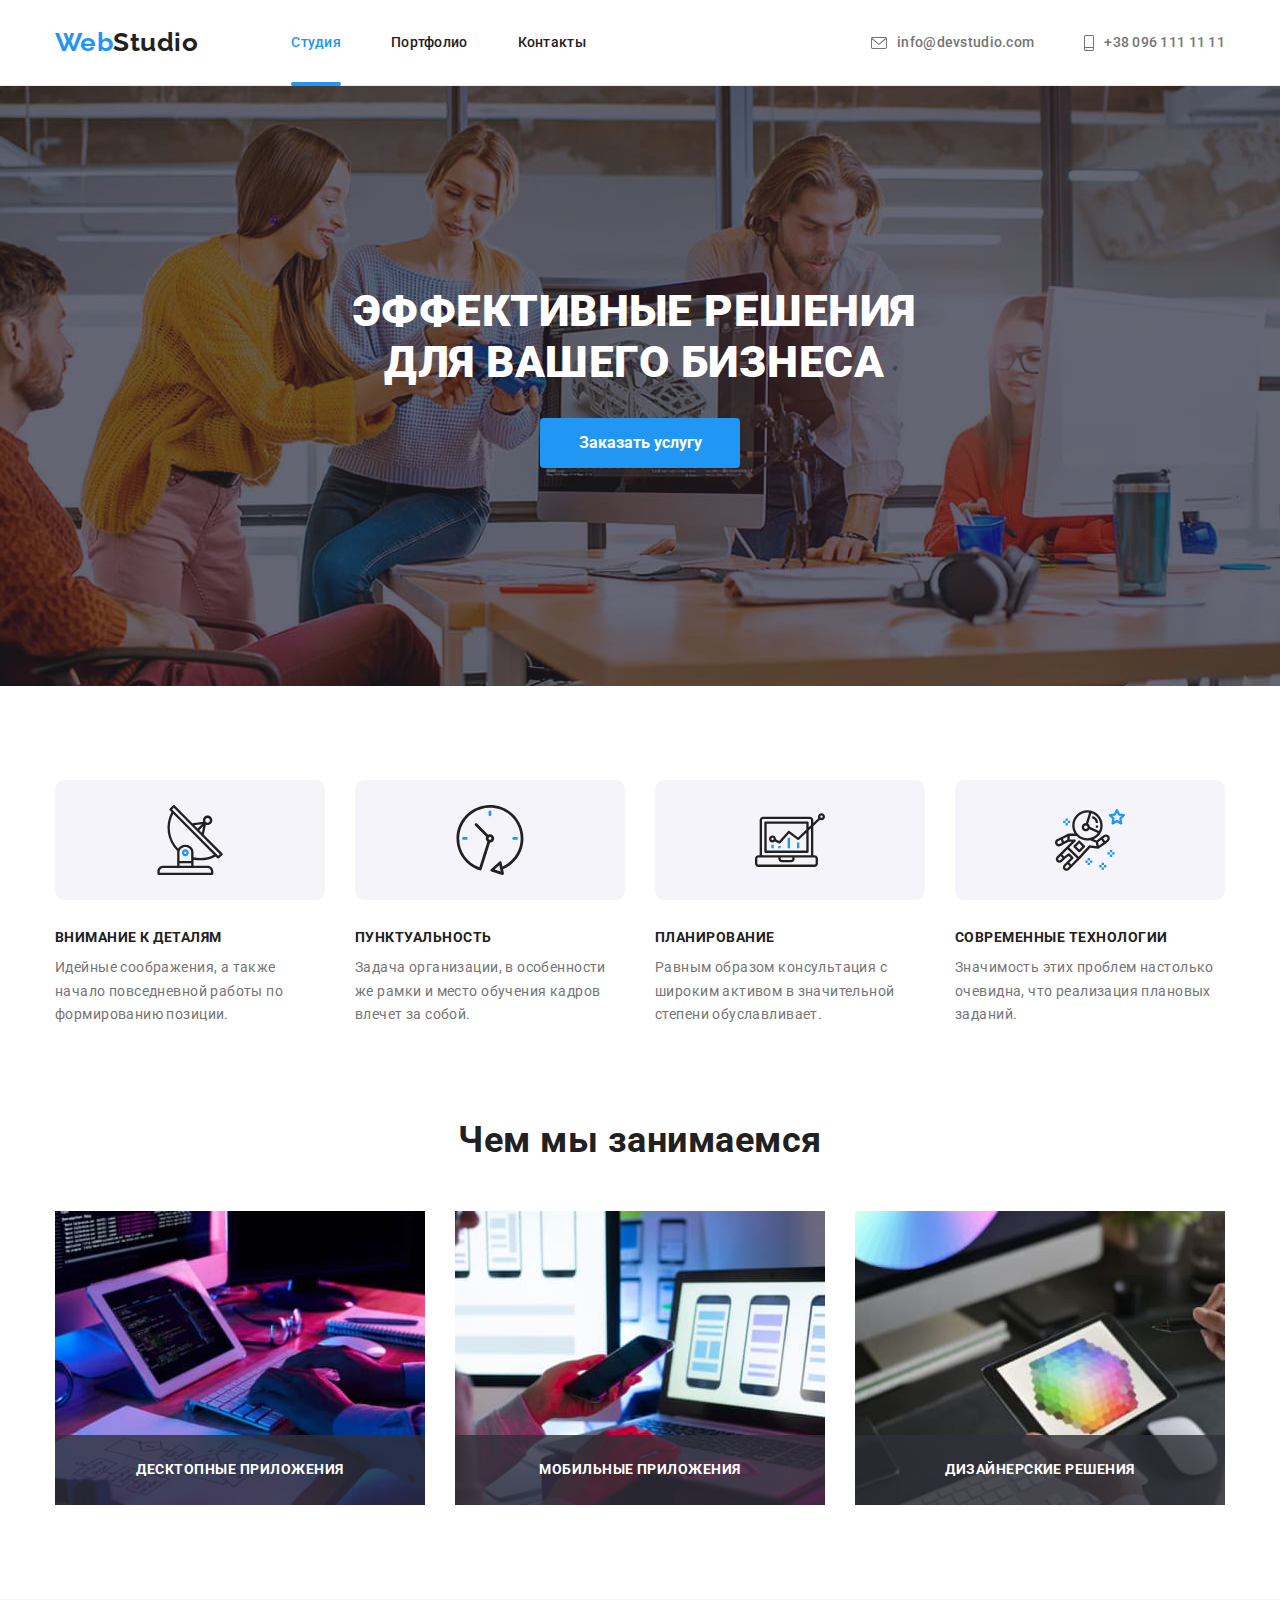
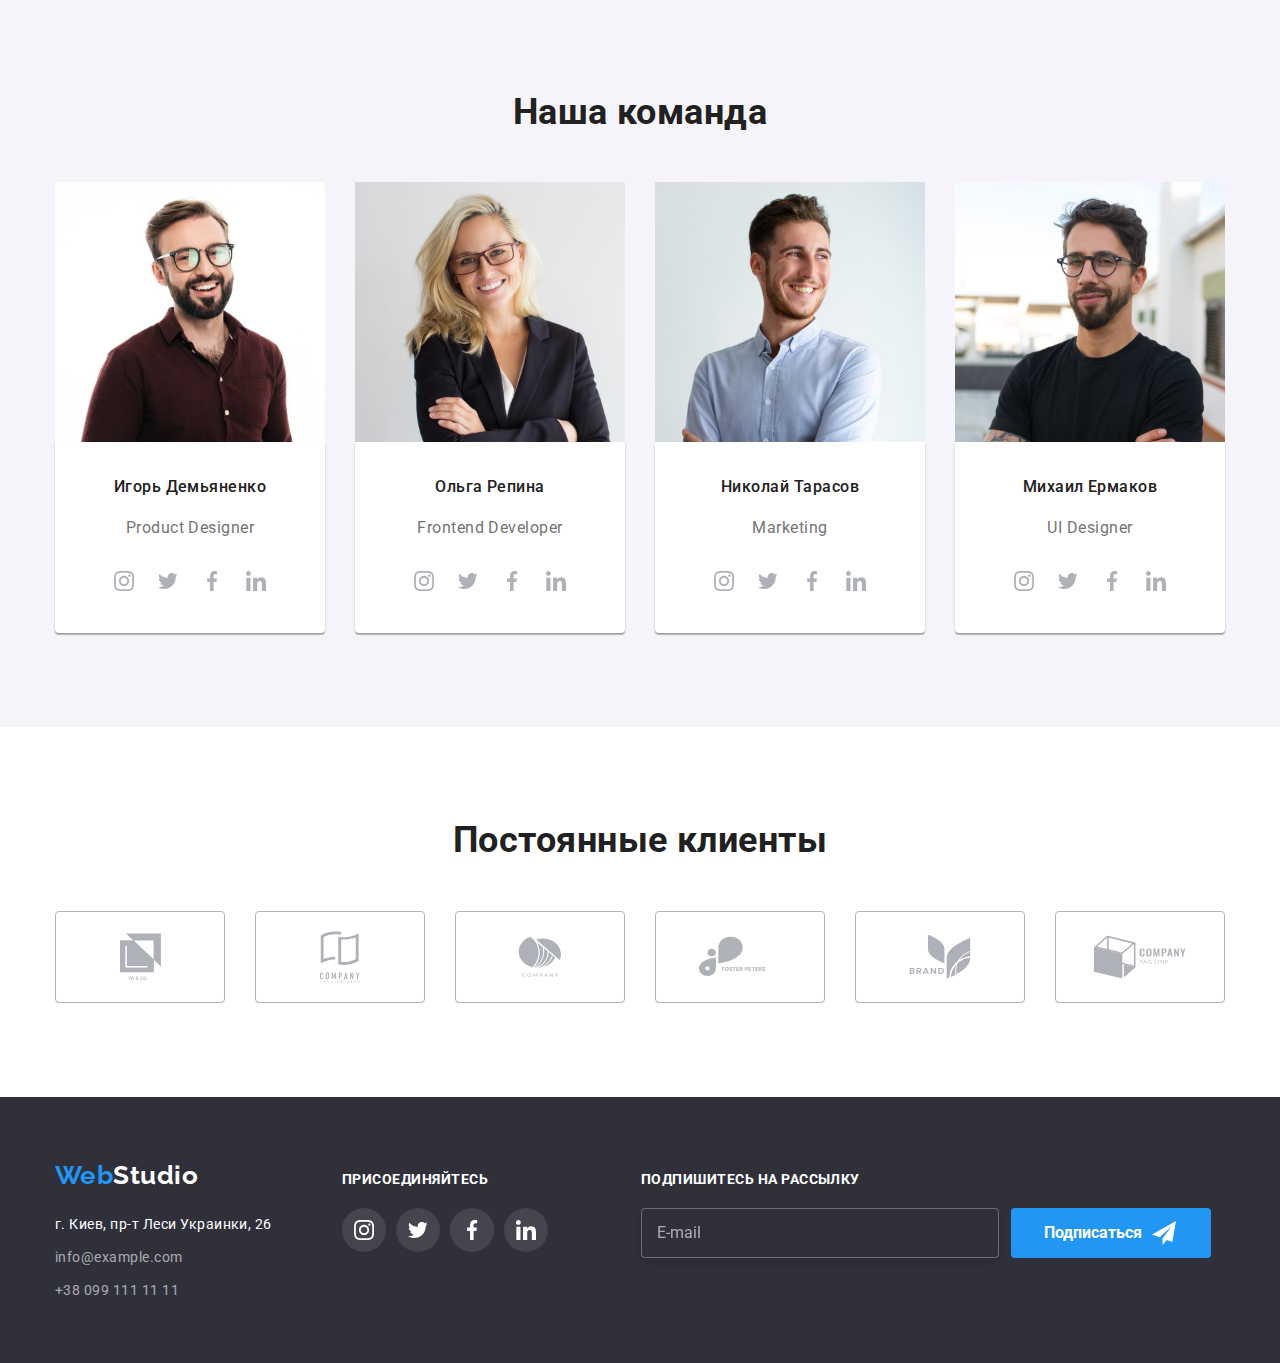
==== index.html @ 371d1c8d "form" ====
<!DOCTYPE html>
<html lang="ru">
  <head>
    <meta charset="UTF-8" />
    <meta http-equiv="X-UA-Compatible" content="IE=edge" />
    <meta name="viewport" content="width=device-width, initial-scale=1.0" />
    <title>Web Studio</title>
    <link rel="preconnect" href="https://fonts.gstatic.com" />
    <link
      href="https://fonts.googleapis.com/css2?family=Raleway:wght@700&family=Roboto:wght@400;500;700;900&display=swap"
      rel="stylesheet"
    />
    <link rel="stylesheet" href="https://cdnjs.cloudflare.com/ajax/libs/modern-normalize/1.0.0/modern-normalize.min.css">
    <link rel="stylesheet" href="./css/styles.css" />
  </head>
  <body>
    <header>
      <div class="nav-container container">
      <nav  >
        <ul class="nav-list">
          <li class="item">
            <a href="./index.html" class="logo">Web<span class="part-header">Studio</span></a>
          </li>
          <li class="item">
            <a href="./index.html" class="nav-link-current">Студия</a>
          </li>
          <li class="item">
            <a href="./portfolio.html" class="nav-link">Портфолио</a>
          </li>
          <li class="item">
            <a href="#" class="nav-link">Контакты</a>
          </li>
          </ul>
        </nav>
      <ul class="contact-list">
        <li class="item">
    
        <a href="mailto:info@devstudio.com" class="contact-link">
          <svg class="icon-envelope" width="16px" height="12px">
          <use href="./images/icons.svg#icon-envelope"></use>
          </svg> info@devstudio.com</a>
        </li>
        <li class="item">
        <a href="tel:+380961111111" class="contact-link">
          <svg class="icon-smartphone" width="10px" height="16px">
          <use href="./images/icons.svg#icon-smartphone"></use>
          </svg> +38 096 111 11 11</a>
        </li>
      </ul>
      </div>
    </header>
    <main>
      <!-- Эффективные решения для вашего бизнеса -->
      <section class=" hero-section section">
        <div class="hero-container container">
          
          <h1 class="hero-text">Эффективные решения 
для вашего бизнеса </h1>
        <div class= "hero-box-button"> 
        <button type="button" class="button-hero" data-modal-open>Заказать услугу</button>
        </div>
        </div>
      </section>
      <!-- Перечень решений -->
      <section class="section">
         <div class="container">
        <ul class="solutions-list">
          <li class="item">
            <div class="solutions-box">
            <svg class="icon">
          <use href="./images/icons.svg#icon-antenna"></use>
          </svg>
          </div>
            <h3 class="solutions-title">Внимание к деталям</h3>
            <p class="solutions-text">
              Идейные соображения, а также начало повседневной работы по
              формированию позиции.
            </p>
          </li>
          <li class="item">
            <div class="solutions-box">
           <svg class="icon">
          <use href="./images/icons.svg#icon-clock"></use>
          </svg> 
          </div>
            <h3 class="solutions-title">Пунктуальность</h3>
            <p class="solutions-text">
              Задача организации, в особенности же рамки и место обучения кадров
              влечет за собой.
            </p>
          </li>
          <li class="item">
            <div class="solutions-box">
            <svg class="icon">
          <use href="./images/icons.svg#icon-diagram"></use>
          </svg>
          </div> 
            <h3 class="solutions-title">Планирование</h3>
            <p class="solutions-text">
              Равным образом консультация с широким активом в значительной
              степени обуславливает.
            </p>
          </li>
          <li class="item">
            <div class="solutions-box">
            <svg class="icon">
          <use href="./images/icons.svg#icon-spaceman"></use>
          </svg>
          </div>
            <h3 class="solutions-title">Современные технологии</h3>
            <p class="solutions-text">
              Значимость этих проблем настолько очевидна, что реализация
              плановых заданий.
            </p>
          </li>
        </ul>
        </div>
      </section >
      <!-- Чем мы занимаемся -->
      <section class="engage-section section">
        <div class="container">
        <h2 class="subtitle">Чем мы занимаемся</h2>
        <ul class="images-list">
          <li class="item">
            <img class="img-engage" src="./images/computer.jpg" alt="компьютер" width="370" />
            <p class="images-text">Десктопные приложения</p>
          </li>
          <li class="item">
            <img class="img-engage" src="./images/phone.jpg" alt="телефон" width="370" />
            <p class="images-text">Мобильные приложения</p>
          </li>
          <li class="item">
            <img class="img-engage" src="./images/tablet.jpg" alt="планшет" width="370" />
            <p class="images-text">Дизайнерские решения</p>
          </li>
        </ul>
        </div>
      </section>
      
      <!-- Наша команда -->
      <section class="team-section section">
         <div class=" our-team-container container">
        <h2 class="subtitle">Наша команда</h2>
        <ul class="team-list">
          <li class="item">
            <img
              src="./images/photo1.jpg"
              alt="Игорь-дизайнер продуктов"
              width="270"
            />
            <div class="card">
            <h3 class="our-team">Игорь Демьяненко</h3>
            <p class="team-profession">Product Designer</p>
            <ul class="social-list">
          <li>
          <a href="" class="social-link"><svg class="social-icon" width="20" height="20">
          <use href="./images/icons.svg#icon-instagram"></use>
          </svg>
          </a>
          </li>
          <li>
          <a href="" class="social-link"><svg class="social-icon" width="20" height="20">
          <use href="./images/icons.svg#icon-twitter"></use>
          </svg>
          </a>
          </li>
          <li>
          <a href="" class="social-link"><svg class="social-icon" width="20" height="20">
          <use href="./images/icons.svg#icon-facebook"></use>
          </svg>
          </a>
          </li>
          <li>
          <a href="" class="social-link"><svg class="social-icon" width="20" height="20">
          <use href="./images/icons.svg#icon-linkedin"></use>
          </svg>
          </a>
          </li>
            </ul>
            </div>
          </li>
          <li class="item">
            <img
              src="./images/photo2.jpg"
              alt="Ольга-фронтенд разработчик"
              width="270"
            />
            <div class="card">
            <h3 class="our-team">Ольга Репина</h3>
            <p class="team-profession">Frontend Developer</p>
            <ul class="social-list">
          <li>
          <a href="" class="social-link"><svg class="social-icon" width="20" height="20">
          <use href="./images/icons.svg#icon-instagram"></use>
          </svg>
          </a>
          </li>
          <li>
          <a href="" class="social-link"><svg class="social-icon" width="20" height="20">
          <use href="./images/icons.svg#icon-twitter"></use>
          </svg>
          </a>
          </li>
          <li>
          <a href="" class="social-link"><svg class="social-icon" width="20" height="20">
          <use href="./images/icons.svg#icon-facebook"></use>
          </svg>
          </a>
          </li>
          <li>
          <a href="" class="social-link"><svg class="social-icon" width="20" height="20">
          <use href="./images/icons.svg#icon-linkedin"></use>
          </svg>
          </a>
          </li>
            </ul>
            </div>
          </li>
          <li class="item">
            <img
              src="./images/photo3.jpg"
              alt="Николай-отдел маркетинга"
              width="270"
            />
            <div class="card">
            <h3 class="our-team">Николай Тарасов</h3>
            <p class="team-profession">Marketing</p>
            <ul class="social-list">
          <li>
          <a href="" class="social-link"><svg class="social-icon" width="20" height="20">
          <use href="./images/icons.svg#icon-instagram"></use>
          </svg>
          </a>
          </li>
          <li>
          <a href="" class="social-link"><svg class="social-icon" width="20" height="20">
          <use href="./images/icons.svg#icon-twitter"></use>
          </svg>
          </a>
          </li>
          <li>
          <a href="" class="social-link"><svg class="social-icon" width="20" height="20">
          <use href="./images/icons.svg#icon-facebook"></use>
          </svg>
          </a>
          </li>
          <li>
          <a href="" class="social-link"><svg class="social-icon" width="20" height="20">
          <use href="./images/icons.svg#icon-linkedin"></use>
          </svg>
          </a>
          </li>
            </ul>
            </div>
          </li>
          <li class="item">
            <img
              src="./images/photo4.jpg"
              alt="Михаил-дизайнер интерфейсов"
              width="270"
            />
            <div class="card">
            <h3 class="our-team">Михаил Ермаков</h3>
            <p class="team-profession">UI Designer</p>
            <ul class="social-list">
          <li>
          <a href="" class="social-link"><svg class="social-icon" width="20" height="20">
          <use href="./images/icons.svg#icon-instagram"></use>
          </svg>
          </a>
          </li>
          <li>
          <a href="" class="social-link"><svg class="social-icon" width="20" height="20">
          <use href="./images/icons.svg#icon-twitter"></use>
          </svg>
          </a>
          </li>
          <li>
          <a href="" class="social-link"><svg class="social-icon" width="20" height="20">
          <use href="./images/icons.svg#icon-facebook"></use>
          </svg>
          </a>
          </li>
          <li>
          <a href="" class="social-link"><svg class="social-icon" width="20" height="20">
          <use href="./images/icons.svg#icon-linkedin"></use>
          </svg>
          </a>
          </li>
            </ul>
            </div>
          </li>
        </ul>
        </div>
      </section>
      <section class="section">
        <div class="container">
          
         <h2 class="subtitle">Постоянные клиенты</h2> 
         <ul class="client-list">
           <li>
          <a href="" class="client-link">
          <svg class="icon" width="41" height="46,7">
          <use href="./images/icons.svg#icon-union"></use>
          </svg>
             </a>
           </li>
           <li>
          <a href="" class="client-link">
          <svg class="icon" width="40" height="52">
          <use href="./images/icons.svg#icon-company"></use>
          </svg>
             </a>
           </li>
           <li>
          <a href="" class="client-link">
          <svg class="icon" width="43.46" height="41.18">
          <use href="./images/icons.svg#icon-object"></use>
          </svg>
             </a>
           </li>
           <li>
          <a href="" class="client-link">
          <svg class="icon" width="84.44" height="40.62">
          <use href="./images/icons.svg#icon-fosters"></use>
          </svg>
             </a>
           </li>
           <li>
          <a href="" class="client-link">
          <svg class="icon" width="62.54" height="45.43">
          <use href="./images/icons.svg#icon-brand"></use>
          </svg>
             </a>
           </li>
           <li>
          <a href="" class="client-link">
          <svg class="icon" width="93.79" height="43.93">
          <use href="./images/icons.svg#icon-tagline"></use>
          </svg>
             </a>
           </li>
         </ul>
        </div>
       
      </section>
      
    </main>
    <footer class="footer">
       <div class="container footer-container">
      <div class="footer-box">
     <a href="./index.html" class="logo">Web<span class="part-footer">Studio</span></a>

      <address>
         <p class="address-text"> г. Киев, пр-т Леси Украинки, 26 </p>
         <ul class="address-list">
           <li class="item">
            <a href="mailto:info@example.com" class="address-link">info@example.com</a>
          </li>
          <li class="item">
            <a href="tel:++380991111111" class="address-link">+38 099 111 11 11</a>
          </li>
        </ul>
      </address>
      </div>
      <div class="social-box">
        <p class="text-footer">Присоединяйтесь</p>
        <ul class="social-list">
          <li>
          <a href="" class="social-link"><svg class="social-icon" width="20" height="20">
          <use href="./images/icons.svg#icon-instagram"></use>
          </svg>
          </a>
          </li>
          <li>
          <a href="" class="social-link"><svg class="social-icon" width="20" height="20">
          <use href="./images/icons.svg#icon-twitter"></use>
          </svg>
          </a>
          </li>
          <li>
          <a href="" class="social-link"><svg class="social-icon" width="20" height="20">
          <use href="./images/icons.svg#icon-facebook"></use>
          </svg>
          </a>
          </li>
          <li>
          <a href="" class="social-link"><svg class="social-icon" width="20" height="20">
          <use href="./images/icons.svg#icon-linkedin"></use>
          </svg>
          </a>
          </li>
            </ul>
      </div>
      <form action="" class="form-sign">
      <p class="text-footer"> Подпишитесь на рассылку</p>
      <div class="form-box">
      <input type="email" class="input-email" placeholder="E-mail" id="user_email" required />
      <button type="submit" class="button-hero">
       Подписаться 
      <svg class="icon-send"  width="24" height="24">
      <use href="./images/icons.svg#icon-icon-send-3"></use>
  </svg>
</button>
</div>



      </form>
      </div>
    </footer>
    <div class="backdrop is-hidden" data-modal>
      <div class="modal ">
        <button  class="backdrop-button" data-modal-close> 
        <svg class="icon-button" width="18" height="18">
         <use href="./images/icons.svg#icon-close-black-18dp-2-1"></use> 
        </svg>
        </button>
        <form class="form-modal">
          <p class="modal-text">Оставьте свои данные, мы вам перезвоним</p>
          <label class="label-modal">
    <span class="label-span"> Имя</span>
    <div class="form-box">
    <svg class="icon-label" width="18" height="18">
         <use href="./images/icons.svg#icon-person-black-18dp-1"></use> 
        </svg>
    <input type="text" name="user-name" class="input-modal" />
   </div>
  </label>
   <label class="label-modal">
     <span class="label-span">Телефон</span>
     <div class="form-box">
     <svg class="icon-label" width="18" height="18">
         <use href="./images/icons.svg#icon-phone-black-18dp-1"></use> 
        </svg>
    <input type="tel" name="user-telephone" class="input-modal" />
  </div>
  </label>
  <label class="label-modal">
    <span class="label-span">Почта</span>
    <div class="form-box">
    <svg class="icon-label" width="18" height="18">
         <use href="./images/icons.svg#icon-email-black-18dp-1"></use> 
        </svg>
    <input type="email" name="user-email" class="input-modal" />
  </div>
  </label>
  <label class="label-modal">
     <span class="label-span">Комментарий</span>
    <textarea name="comment" class="textarea-modal" placeholder="Введите текст"></textarea>
    </label>
    <label class="label-modal label-text">
    <input type="checkbox" name="license" value="agree" class="checkbox visually-hidden" />
      <span class="span-icon"></span>
    Соглашаюсь с рассылкой и принимаю <a href="" class="conditions-link"> Условия договора</a>
  </label>
  <div class="hero-box-button">
  <button type="submit" class="button-hero">Отправить</button>
  </div>
      </form>
      </div>
    </div>
    <script src="./Js/modal.js"></script>
  </body>
</html>
---- css/styles.css ----
:root {
  --main-color: #212121;
  --secondary-color: #757575;
  --accent-color: #2196F3;
  --hero-color: #FFFFFF;
  --address-color:rgba(255, 255, 255, 0.6);
  --black-color:#2F303A;  
  --gray-color: #F5F4FA;
  --portfolio-border: #EEEEEE;
  --box-shadow: 0px 1px 3px rgba(0, 0, 0, 0.12), 0px 1px 1px rgba(0, 0, 0, 0.14), 0px 2px 1px rgba(0, 0, 0, 0.2);
  --border-header: #ECECEC;
  --icon-color:#AFB1B8;
  --linear-gradient:rgba(47, 48, 58, 0.4);
  --box-shadow-portfolio: 0px 1px 1px rgba(0, 0, 0, 0.12), 0px 4px 4px rgba(0, 0, 0, 0.06), 1px 4px 6px rgba(0, 0, 0, 0.16);
  --icon-back-footer: rgba(255, 255, 255, 0.1);
  --duration: 250ms;
  --cubic-bezier: cubic-bezier(0.4, 0, 0.2, 1);
  --back-img-text: rgba(47, 48, 58, 0.8);
  --back-overlay: rgba(33, 150, 243, 0.9);
  --color-close-button: rgba(0, 0, 0, 0,1);
  --color-border-input: rgba(255, 255, 255, 0.3);
  --drop-shadow-input: drop-shadow(0px 4px 4px rgba(0, 0, 0, 0.15));
  --border-modal-input: rgba(33, 33, 33, 0.2);
  --placeholder: rgba(117, 117, 117, 0.5);
  --box-shadow-submit: box-shadow 0px 4px 4px rgba(0, 0, 0, 0.15);
}

body {
  color: var(--main-color);
  font-family: Roboto, sans-serif;
  letter-spacing: 0.03em;
}

img {
  display: block;
}

ul {
  list-style: none;
}

h1,h2,h3,p,ul {
  margin: 0px;
  padding: 0px;
}
button {
display: inline-block;
border: 1px solid transparent;
text-align: center;
font-family: inherit;
font-weight: 500;
font-size: 16px;
line-height: 1.6;
cursor: pointer;
border-radius: 4px;
padding: 6px 22px;
}
header {
border-bottom-width: 1px;
 border-bottom-style: solid;
 border-bottom-color: var(--border-header);
}
address {
font-style: inherit;
font-size: 14px;
line-height: 1.7;
margin-top: 20px;
}



.container {
  width: 1200px;
  padding: 0px 15px;
  margin: 0 auto;
  
}

.section {
  padding-top: 94px;
  padding-bottom: 94px;
  
}
.engage-section {
  padding-top: 0px;
}
.team-section {
  background-color: var(--gray-color);
}
.footer {
  background-color: var(--black-color);
  padding: 60px 0;
}




 /* header*/



.nav-container {
  display: flex; 
 align-items: center;

}
.nav-list {
  display: flex;
  align-items: center;
  
}

.nav-list .item:not(:last-child) {
  margin-right: 50px;
}

.nav-list .item:first-child {
  margin-right: 93px;
}


.contact-list .item:not(:last-child) {
  margin-right: 50px;
}

.contact-link,
 .nav-link,
 .nav-link-current {
display: block;
font-weight: 500;
font-size: 14px;
line-height: 1.1;
letter-spacing: 0.02em;
text-decoration: none;
color: var(--main-color);
padding-top: 32px;
padding-bottom: 32px;
transition: color var(--duration) var(--cubic-bezier);
 }

 .icon-envelope,
 .icon-smartphone 
  {
  margin-right: 10px;
  fill: currentColor;
 }

 .contact-list  {
  display: flex;
  margin-left: auto;
  align-items:center;
}

 .nav-link:focus,
 .nav-link:hover,
 .nav-link-current
 {
   color: var(--accent-color);
 }
 .nav-link-current {
   display: inline-flex;
   align-items: center;
  position: relative;
 }
 .nav-link-current::after{
   content: "";
   width: 100%;
   height: 4px;
  background: var(--accent-color);
  border-radius: 2px;
  position: absolute;
  bottom: -5%;
 }

.nav-list .logo {
  padding-top: 24px;
  padding-bottom: 25px;
}

.logo {
  display: block;
  font-family: "Raleway"; 
  font-weight: 700;
  font-size: 26px;
  line-height: 1.4;
  color: var(--accent-color);
  text-decoration: none;
  
}

.part-header {
 color: var(--main-color);
}
  
.part-footer {
  color: var(--hero-color);
}

.contact-link {
font-weight: 500;
font-size: 14px;
line-height: 1.1;
letter-spacing: 0.02em;
color: var(--secondary-color);
text-decoration: none;
display: flex;
align-items: center;
}

.contact-link:hover,
.contact-link:focus {
  color: var(--accent-color);
}

/* header section*/

/* main index.html*/
.hero-section {
  max-width: 1600px;
  height: 600px;
  margin-left: auto;
  margin-right: auto;
  background: var(--secondary-color);
  background-image: linear-gradient(
    to right,
    var(--linear-gradient),
    var(--linear-gradient)
  ),
  url("../images/hero.jpg");
  background-repeat: no-repeat;
  background-position:center ;
  background-size: cover;
  padding: 200px 0;
}


.hero-text {
font-style: normal;
font-weight: 900;
font-size: 44px;
color: var(--hero-color);
text-transform: uppercase;
margin-bottom: 30px;
text-align: center;
white-space: pre-wrap
}


.hero-box-button {
  text-align: center;
}

.button-hero {
font-weight: bold;
font-size: 16px;
line-height: 1.8;
color: var(--hero-color);
min-width: 200px;
padding: 10px 32px;
background-color: var(--accent-color);
}

.solutions-box {
  width: 270px;
  height: 120px;
  border-radius: 10px;
  background-color: var(--gray-color);
  display: flex;
  margin-bottom: 30px;
}



.solutions-list {
  display: flex;
}

.solutions-list .item:not(:last-child) {
  margin-right: 30px;
}

.solutions-title {
font-weight: bold;
font-size: 14px;
line-height: 1.1;
text-transform: uppercase;
margin-bottom: 10px;
}

.solutions-text {
font-size: 14px;
line-height: 1.7;
color: var(--secondary-color);
letter-spacing: 0.03em;
}


/*section with images */

.images-list {
  display: flex;
}
.images-list .item:not(:last-child) {
  margin-right: 30px;
}
.images-list .item {
  position: relative;
}

.images-text {
position: absolute;
right: 0%;
bottom: 0%;
width: 100%;
display: flex;
justify-content: center;
align-items: center;
padding: 27px;
font-weight: bold;
font-size: 14px;
line-height: 1.14;
text-transform: uppercase;
color: var(--hero-color);
background: var(--back-img-text);
}





.subtitle {
font-weight: bold;
font-size: 36px;
line-height: 1.1;
margin-bottom: 50px;
text-align: center;
}

/*section our-team */

.team-list {
  display: flex;
  
}

.team-list .item:not(:last-child) {
  margin-right: 30px;
  }

  
.social-list {
  display: flex;
  justify-content: center;
}

.social-link {
  display: flex;
  width: 44px;
  height: 44px;
  border-radius: 50%;
  justify-content: center;
  align-items: center;
  fill: var(--icon-color);
  transition: fill var(--duration) var(--cubic-bezier),
  background-color var(--duration) var(--cubic-bezier);
}

.social-link:hover,
.social-link:focus {
background-color: var(--accent-color);
fill:var(--hero-color);
}

.our-team {
font-weight: 500;
font-size: 16px;
line-height: 1.9;
margin-bottom: 10px;
text-align: center;
}
.card {
  background: var(--hero-color);
box-shadow: var(--box-shadow);
border-radius: 0px 0px 4px 4px;
padding-top: 30px;
padding-bottom: 30px;
padding: 30px;

}

.team-profession {
  
font-weight: normal;
font-size: 16px;
line-height: 1.9;
color: var(--secondary-color);
text-align: center;
margin-bottom: 16px;
}


.client-list {
  display: flex;
}
.client-link{
  display: flex;
  width: 170px;
  height: 92px;
border: 1px solid var(--icon-color);
border-radius: 4px;
justify-content: center;
align-items: center;
fill: var(--icon-color);
transition: border var(--duration) var(--cubic-bezier),
fill var(--duration) var(--cubic-bezier);
}

.client-link:hover,
.client-link:focus {
fill:var(--accent-color);
border: 1px solid var(--accent-color);
}
.client-list li:not(:last-child) {
  margin-right: 30px;
  }
  
/* Footer*/





.footer-container {
  display: flex;
  align-items: baseline;
}


.footer  .social-link {
  background-color: var(--icon-back-footer);
  fill: var(--hero-color);
  transition: background-color var(--duration) var(--cubic-bezier)
}
.footer  .social-link:hover,
.footer  .social-link:focus {
  background-color: var(--accent-color);
}
.footer .social-list li:not(:last-child) {
  margin-right: 10px; 
  }
  .social-box {
    margin-left: 70px;
  }


.text-footer {
font-weight: bold;
font-size: 14px;
line-height: 1.14;
text-transform: uppercase;
color: var(--hero-color);
margin-bottom: 20px;
}

.address-text{
margin-bottom: 9px;
color: var(--hero-color);
}

.address-list .item:not(:last-child) {
  margin-bottom: 9px;
  }
  

.address-link{
color: var(--address-color);
text-decoration: none;
transition: color var(--duration) var(--cubic-bezier)

}
.address-link:focus,
.address-link:hover 
 {
   color: var(--accent-color)
 }

         /*Portfolio*/

.visually-hidden {
  position: absolute;
  width: 1px;
  height: 1px;
  margin: -1px;
  border: 0;
  padding: 0;
  white-space: nowrap;
  clip-path: inset(100%);
  clip: rect(0 0 0 0);
  overflow: hidden;
}

.filter-list {
  display: flex;
  justify-content: center;
  margin-bottom: 50px;
}

.filter-list .item:not(:last-child) {
 margin-right: 8px;
  }

.filter-button {
color: var(--main-color);
min-width: 128px;
transition: color var(--duration) var(--cubic-bezier),
background-color var(--duration) var(--cubic-bezier),
box-shadow var(--duration) var(--cubic-bezier)
}

.first-button {
color: var(--hero-color);
min-width: 73px;
background-color: var(--accent-color);
}

.filter-button:hover,
.filter-button:focus {
  color: var(--hero-color);
  background-color: var(--accent-color);
  box-shadow: var(--box-shadow-portfolio);
}
.work-list  {
  display: flex;
  flex-wrap: wrap;
  
}

.work-list .item {
  margin-right: 30px;
  margin-bottom: 30px;
  flex-basis: calc((100% - 60px) / 3);
  }
  .work-list .item:nth-child(3n) {
    margin-right: 0px;
  }

.work-list .item:nth-last-child(-n + 3) {
  margin-bottom: 0px;
}
.card-overlay {
  position: relative;
  overflow: hidden;
}
.project-overlay {
  position: absolute;
  top: 100%;
  left: 0;
  width: 100%;
  height: 100%;
  display: flex;
  justify-content: center;
  align-items: center;
  padding: 63px 24px;
  background-color: var(--back-overlay);
  font-size: 18px;
  line-height: 1.56;
  color: var(--hero-color);
  transition: transform var(--duration) var(--cubic-bezier);
}
.work-link:hover .project-overlay,
.work-link:focus .project-overlay {
transform: translateY(-100%);
}
.work-link:hover,
.work-link:focus {
box-shadow: var(--box-shadow-portfolio);
}

 .work-link {
   display: block;
  text-decoration: none;
  color: inherit;
  transition: box-shadow var(--duration) var(--cubic-bezier)

 }
 .item-box {
background: var(--hero-color);
border: 1px solid var(--portfolio-border);
padding: 20px 24px;
}


.work-title {
font-weight: bold;
font-size: 18px;
line-height: 2;
letter-spacing: 0.06em;
margin-bottom: 4px;
}
.work-text {
font-size: 16px;
line-height: 1.8;
color: var(--secondary-color);
}

.input-email {
width: 358px;
height: 50px;
margin-right: 12px;
background-color: var(--black-color);
border: 1px solid var(--color-border-input);
filter: var(--drop-shadow-input);
border-radius: 4px;
padding: 15px;
}
.input-email::placeholder {
  
font-size: 16px;
line-height: 1.25;
color: var(--address-color);
}
.footer .button-hero {
  display: flex;
    text-align: center;
    align-items: center;
    transition: box-shadow var(--duration) var(--cubic-bezier);
}
.footer .button-hero:hover,
.footer .button-hero:focus {
  box-shadow: var(--box-shadow-submit);
}
.form-box {
  display: flex;
}
.icon-send {
  margin-left: 10px;
}
.form-sign {
  margin-left: 93px;
}

   /* backdrop */


.backdrop {
  position: fixed;
  top: 0;
  left: 0;
  width: 100%;
  height: 100%;
  background-color: rgba(0, 0, 0, 0.2);
  transition: opacity var(--duration) var(--cubic-bezier)
  
}
.backdrop.is-hidden {
  opacity: 0;
  pointer-events: none;
  transition: opacity var(--duration) var(--cubic-bezier),
  transform var(--duration) var(--cubic-bezier)
}
.backdrop.is-hidden .modal {
  transform: translate(-50%, -50%) scale(0);
}
.modal {
position: absolute;
top: 50%;
left: 50%;
transform: translate(-50%, -50%) scale(1);
width: 528px;
height: 581px;
background-color: var(--hero-color);
box-shadow: var(--box-shadow);
border-radius: 4px;
transition: transform var(--duration) var(--cubic-bezier);
}


.backdrop-button {
  position: absolute;
  top: 8px;
  right: 8px;
  width: 30px;
  height: 30px;
  display: flex;
  justify-content: center;
  align-items: center;
  padding: 0;
  border: 1px solid var(--color-close-button);
  border-radius: 50%;
  cursor: pointer;
  background-color: var(--hero-color);
  transition: fill var(--duration) var(--cubic-bezier);
  }

.backdrop-button:hover,
.backdrop-button:focus {
fill: var(--accent-color);
  }


  /* Form */
.modal-text {
font-weight: bold;
font-size: 20px;
line-height: 1.15;
text-align: center;
margin-bottom: 12px;
}
.form-modal {
  display: block;
  padding: 40px 39px 40px 41px;

}
.label-modal {
display: block;
margin-bottom: 10px;
font-size: 12px;
line-height: 1.16;
letter-spacing: 0.01em;
color: var(--secondary-color);
transition: fill var(--duration) var(--cubic-bezier);
}

.label-span {
  display: inline-block;
  margin-bottom: 4px;
}
.input-modal {
  display: block;
width: 448px;
padding: 12px 12px 12px 42px;
margin-bottom: 10px;
font-family: inherit;
border: 1px solid var(--border-modal-input);
box-sizing: border-box;
border-radius: 4px;
transition: outline var(--duration) var(--cubic-bezier);

}
.textarea-modal::placeholder {
font-size: 12px;
line-height: 1.16;
letter-spacing: 0.01em;
color: var(--placeholder);
}
.textarea-modal {
display: block;
padding: 12px 16px;
margin-bottom: 20px;
resize: none;
width: 448px;
height: 120px;
border: 1px solid var(--border-modal-input);
box-sizing: border-box;
border-radius: 4px;
transition: outline var(--duration) var(--cubic-bezier);
}
.form-box {
  position: relative;
}

.icon-label {
  position: absolute;
  top: 25%;
  left: 2%;
}

.input-modal:hover,
.input-modal:focus {
outline: 1px solid var(--accent-color);
}
.textarea-modal:hover,
.textarea-modal:focus {
outline: 1px solid var(--accent-color);
}
.label-modal:hover,
.label-modal:focus {
fill: var(--accent-color);
}
.form-box:focus-within >.icon-label {
  fill: #2196F3;
}
.span-icon {
display: inline-block;
width: 16px;
height: 15px;
border: 2px solid var(--main-color);
border-radius: 4px;
transition: background-color var(--duration) var(--cubic-bezier),
border var(--duration) var(--cubic-bezier);
;

}

.checkbox:focus +.span-icon,
.checkbox:hover +.span-icon {
  border: 2px solid var(--accent-color);
}
.checkbox:checked +.span-icon {
  background-color: var(--accent-color);
  border: 2px solid var(--accent-color);
  background-image: url('../images/icon\ check.svg');
  background-size: contain;
  background-origin: border-box;
  
}
.conditions-link {
font-family: Roboto;
font-size: 14px;
line-height: 1.71;
color: var(--accent-color);
}
.label-text {
  margin-left: 7px;
  margin-bottom: 30px;
}

.backdrop .button-hero {
 transition: box-shadow var(--duration) var(--cubic-bezier),
 background var(--duration) var(--cubic-bezier);
}
.backdrop .button-hero:focus,
.backdrop .button-hero:hover {
box-shadow: var(--box-shadow-submit);
background: #188CE8;
}
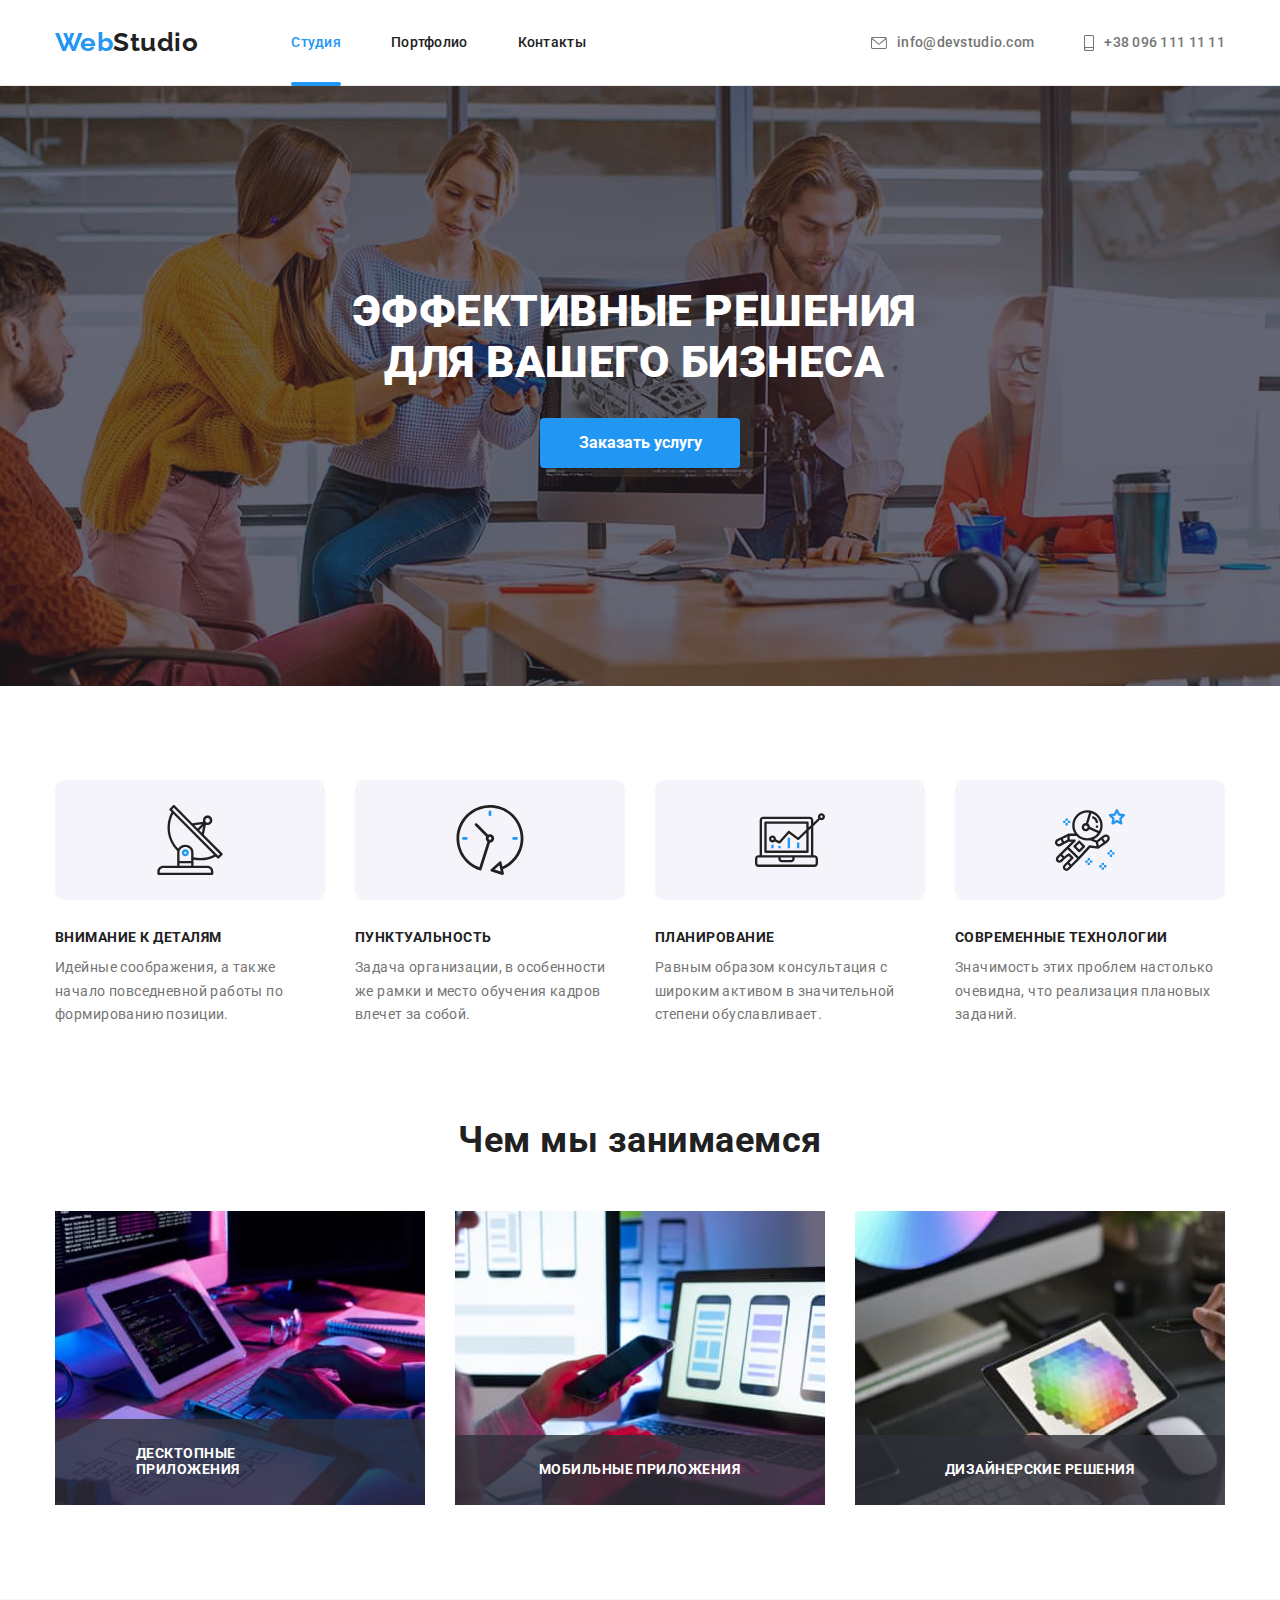
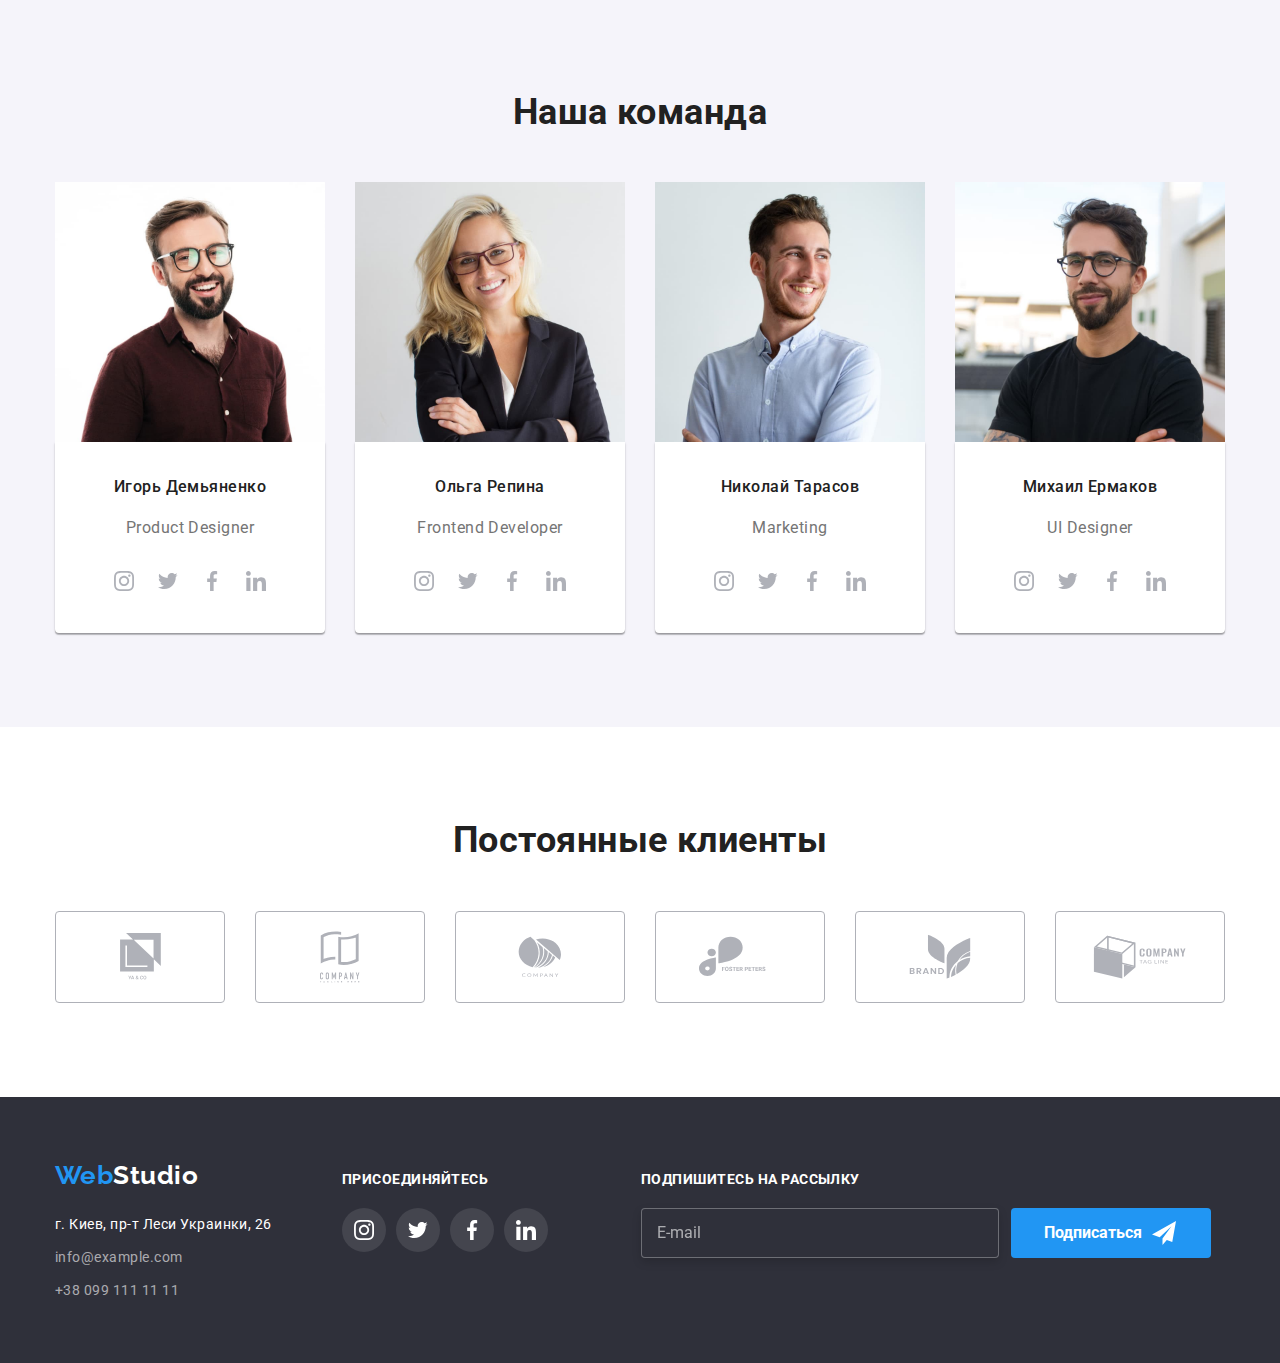
==== commit 1e0fdeaf: "form-mistake" ====
--- a/index.html
+++ b/index.html
@@ -18,31 +18,31 @@
       <div class="nav-container container">
       <nav  >
         <ul class="nav-list">
-          <li class="item">
-            <a href="./index.html" class="logo">Web<span class="part-header">Studio</span></a>
-          </li>
-          <li class="item">
-            <a href="./index.html" class="nav-link-current">Студия</a>
-          </li>
-          <li class="item">
-            <a href="./portfolio.html" class="nav-link">Портфолио</a>
-          </li>
-          <li class="item">
-            <a href="#" class="nav-link">Контакты</a>
+          <li class="nav-list__item">
+            <a href="./index.html" class="logo logo--directions-top-bottom">Web<span class="logo__span-header">Studio</span></a>
+          </li>
+          <li class="nav-list__item">
+            <a href="./index.html" class="nav-list__link nav-list__link--active">Студия</a>
+          </li>
+          <li class="nav-list__item">
+            <a href="./portfolio.html" class="nav-list__link">Портфолио</a>
+          </li>
+          <li class="nav-list__item">
+            <a href="#" class="nav-list__link">Контакты</a>
           </li>
           </ul>
         </nav>
       <ul class="contact-list">
-        <li class="item">
+        <li class="contact-list__item">
     
-        <a href="mailto:info@devstudio.com" class="contact-link">
-          <svg class="icon-envelope" width="16px" height="12px">
+        <a href="mailto:info@devstudio.com" class="contact-list__link">
+          <svg class="contact-list__icon" width="16px" height="12px">
           <use href="./images/icons.svg#icon-envelope"></use>
           </svg> info@devstudio.com</a>
         </li>
-        <li class="item">
-        <a href="tel:+380961111111" class="contact-link">
-          <svg class="icon-smartphone" width="10px" height="16px">
+        <li class="contact-list__item">
+        <a href="tel:+380961111111" class="contact-list__link">
+          <svg class="contact-list__icon" width="10px" height="16px">
           <use href="./images/icons.svg#icon-smartphone"></use>
           </svg> +38 096 111 11 11</a>
         </li>
@@ -52,7 +52,7 @@
     <main>
       <!-- Эффективные решения для вашего бизнеса -->
       <section class=" hero-section section">
-        <div class="hero-container container">
+        <div class="container">
           
           <h1 class="hero-text">Эффективные решения 
 для вашего бизнеса </h1>
@@ -300,7 +300,7 @@
          <ul class="client-list">
            <li>
           <a href="" class="client-link">
-          <svg class="icon" width="41" height="46,7">
+          <svg class="icon" width="41" height="46.7">
           <use href="./images/icons.svg#icon-union"></use>
           </svg>
              </a>
@@ -349,7 +349,7 @@
     <footer class="footer">
        <div class="container footer-container">
       <div class="footer-box">
-     <a href="./index.html" class="logo">Web<span class="part-footer">Studio</span></a>
+     <a href="./index.html" class="logo">Web<span class="logo__span-footer">Studio</span></a>
 
       <address>
          <p class="address-text"> г. Киев, пр-т Леси Украинки, 26 </p>
@@ -418,27 +418,27 @@
         </button>
         <form class="form-modal">
           <p class="modal-text">Оставьте свои данные, мы вам перезвоним</p>
+          <div class="form-box">
           <label class="label-modal">
     <span class="label-span"> Имя</span>
-    <div class="form-box">
     <svg class="icon-label" width="18" height="18">
          <use href="./images/icons.svg#icon-person-black-18dp-1"></use> 
         </svg>
     <input type="text" name="user-name" class="input-modal" />
    </div>
   </label>
+  <div class="form-box">
    <label class="label-modal">
      <span class="label-span">Телефон</span>
-     <div class="form-box">
      <svg class="icon-label" width="18" height="18">
          <use href="./images/icons.svg#icon-phone-black-18dp-1"></use> 
         </svg>
     <input type="tel" name="user-telephone" class="input-modal" />
   </div>
   </label>
+ <div class="form-box">
   <label class="label-modal">
     <span class="label-span">Почта</span>
-    <div class="form-box">
     <svg class="icon-label" width="18" height="18">
          <use href="./images/icons.svg#icon-email-black-18dp-1"></use> 
         </svg>
--- a/css/styles.css
+++ b/css/styles.css
@@ -93,10 +93,7 @@
 }
 
 
-
-
  /* header*/
-
 
 
 .nav-container {
@@ -104,28 +101,38 @@
  align-items: center;
 
 }
+/* logo */
+.logo {
+  display: block;
+  font-family: "Raleway"; 
+  font-weight: 700;
+  font-size: 26px;
+  line-height: 1.4;
+  color: var(--accent-color);
+  text-decoration: none;
+}
+.logo--directions-top-bottom {
+  padding-top: 24px;
+  padding-bottom: 25px;
+}
+
+.logo__span-header {
+ color: var(--main-color);
+}
+  
+.logo__span-footer {
+  color: var(--hero-color);
+}
+
+
+/* Nav-list */
 .nav-list {
   display: flex;
   align-items: center;
-  
-}
-
-.nav-list .item:not(:last-child) {
-  margin-right: 50px;
-}
-
-.nav-list .item:first-child {
-  margin-right: 93px;
-}
-
-
-.contact-list .item:not(:last-child) {
-  margin-right: 50px;
-}
-
-.contact-link,
- .nav-link,
- .nav-link-current {
+}
+.contact-list__link,
+ .nav-list__link,
+ .nav-list__link--active {
 display: block;
 font-weight: 500;
 font-size: 14px;
@@ -138,31 +145,25 @@
 transition: color var(--duration) var(--cubic-bezier);
  }
 
- .icon-envelope,
- .icon-smartphone 
-  {
-  margin-right: 10px;
-  fill: currentColor;
- }
-
- .contact-list  {
-  display: flex;
-  margin-left: auto;
-  align-items:center;
-}
-
- .nav-link:focus,
- .nav-link:hover,
- .nav-link-current
+ .nav-list .nav-list__item:not(:last-child) {
+  margin-right: 50px;
+}
+
+.nav-list .nav-list__item:first-child {
+  margin-right: 93px;
+}
+.nav-list__link:focus,
+ .nav-list__link:hover,
+ .nav-list__link--active
  {
    color: var(--accent-color);
  }
- .nav-link-current {
+ .nav-list__link--active {
    display: inline-flex;
    align-items: center;
   position: relative;
  }
- .nav-link-current::after{
+ .nav-list__link--active::after{
    content: "";
    width: 100%;
    height: 4px;
@@ -172,31 +173,22 @@
   bottom: -5%;
  }
 
-.nav-list .logo {
-  padding-top: 24px;
-  padding-bottom: 25px;
-}
-
-.logo {
-  display: block;
-  font-family: "Raleway"; 
-  font-weight: 700;
-  font-size: 26px;
-  line-height: 1.4;
-  color: var(--accent-color);
-  text-decoration: none;
-  
-}
-
-.part-header {
- color: var(--main-color);
-}
-  
-.part-footer {
-  color: var(--hero-color);
-}
-
-.contact-link {
+/* Contact-list */
+
+.contact-list  {
+  display: flex;
+  margin-left: auto;
+  align-items:center;
+}
+
+.contact-list__item:not(:last-child) {
+  margin-right: 50px;
+}
+ .contact-list__icon {
+  margin-right: 10px;
+  fill: currentColor;
+ }
+ .contact-list__link {
 font-weight: 500;
 font-size: 14px;
 line-height: 1.1;
@@ -207,10 +199,17 @@
 align-items: center;
 }
 
-.contact-link:hover,
-.contact-link:focus {
+.contact-list__link:hover,
+.contact-list__link:focus {
   color: var(--accent-color);
 }
+
+ 
+
+
+
+
+
 
 /* header section*/
 
@@ -315,7 +314,7 @@
 display: flex;
 justify-content: center;
 align-items: center;
-padding: 27px;
+padding: 27px 82px 27px 81px;
 font-weight: bold;
 font-size: 14px;
 line-height: 1.14;
@@ -668,6 +667,7 @@
 transform: translate(-50%, -50%) scale(1);
 width: 528px;
 height: 581px;
+margin: 0 auto;
 background-color: var(--hero-color);
 box-shadow: var(--box-shadow);
 border-radius: 4px;
@@ -712,8 +712,7 @@
 
 }
 .label-modal {
-display: block;
-margin-bottom: 10px;
+width: 100%;
 font-size: 12px;
 line-height: 1.16;
 letter-spacing: 0.01em;
@@ -727,14 +726,13 @@
 }
 .input-modal {
   display: block;
-width: 448px;
+width: 100%;
 padding: 12px 12px 12px 42px;
-margin-bottom: 10px;
 font-family: inherit;
 border: 1px solid var(--border-modal-input);
 box-sizing: border-box;
 border-radius: 4px;
-transition: outline var(--duration) var(--cubic-bezier);
+transition: border var(--duration) var(--cubic-bezier);
 
 }
 .textarea-modal::placeholder {
@@ -748,30 +746,30 @@
 padding: 12px 16px;
 margin-bottom: 20px;
 resize: none;
-width: 448px;
+width: 100%;
 height: 120px;
 border: 1px solid var(--border-modal-input);
-box-sizing: border-box;
 border-radius: 4px;
-transition: outline var(--duration) var(--cubic-bezier);
+transition: border var(--duration) var(--cubic-bezier);
 }
 .form-box {
   position: relative;
+  margin-bottom: 10px;
 }
 
 .icon-label {
   position: absolute;
-  top: 25%;
+  top: 50%;
   left: 2%;
 }
 
 .input-modal:hover,
 .input-modal:focus {
-outline: 1px solid var(--accent-color);
+border: 1px solid var(--accent-color);
 }
 .textarea-modal:hover,
 .textarea-modal:focus {
-outline: 1px solid var(--accent-color);
+border: 1px solid var(--accent-color);
 }
 .label-modal:hover,
 .label-modal:focus {
@@ -811,11 +809,15 @@
 color: var(--accent-color);
 }
 .label-text {
-  margin-left: 7px;
+  display: block;
+  font-size: 14px;
+  line-height: 1.71;
+  letter-spacing: 0.03em;
   margin-bottom: 30px;
 }
 
 .backdrop .button-hero {
+  padding: 10px 55px 10px 56px;
  transition: box-shadow var(--duration) var(--cubic-bezier),
  background var(--duration) var(--cubic-bezier);
 }
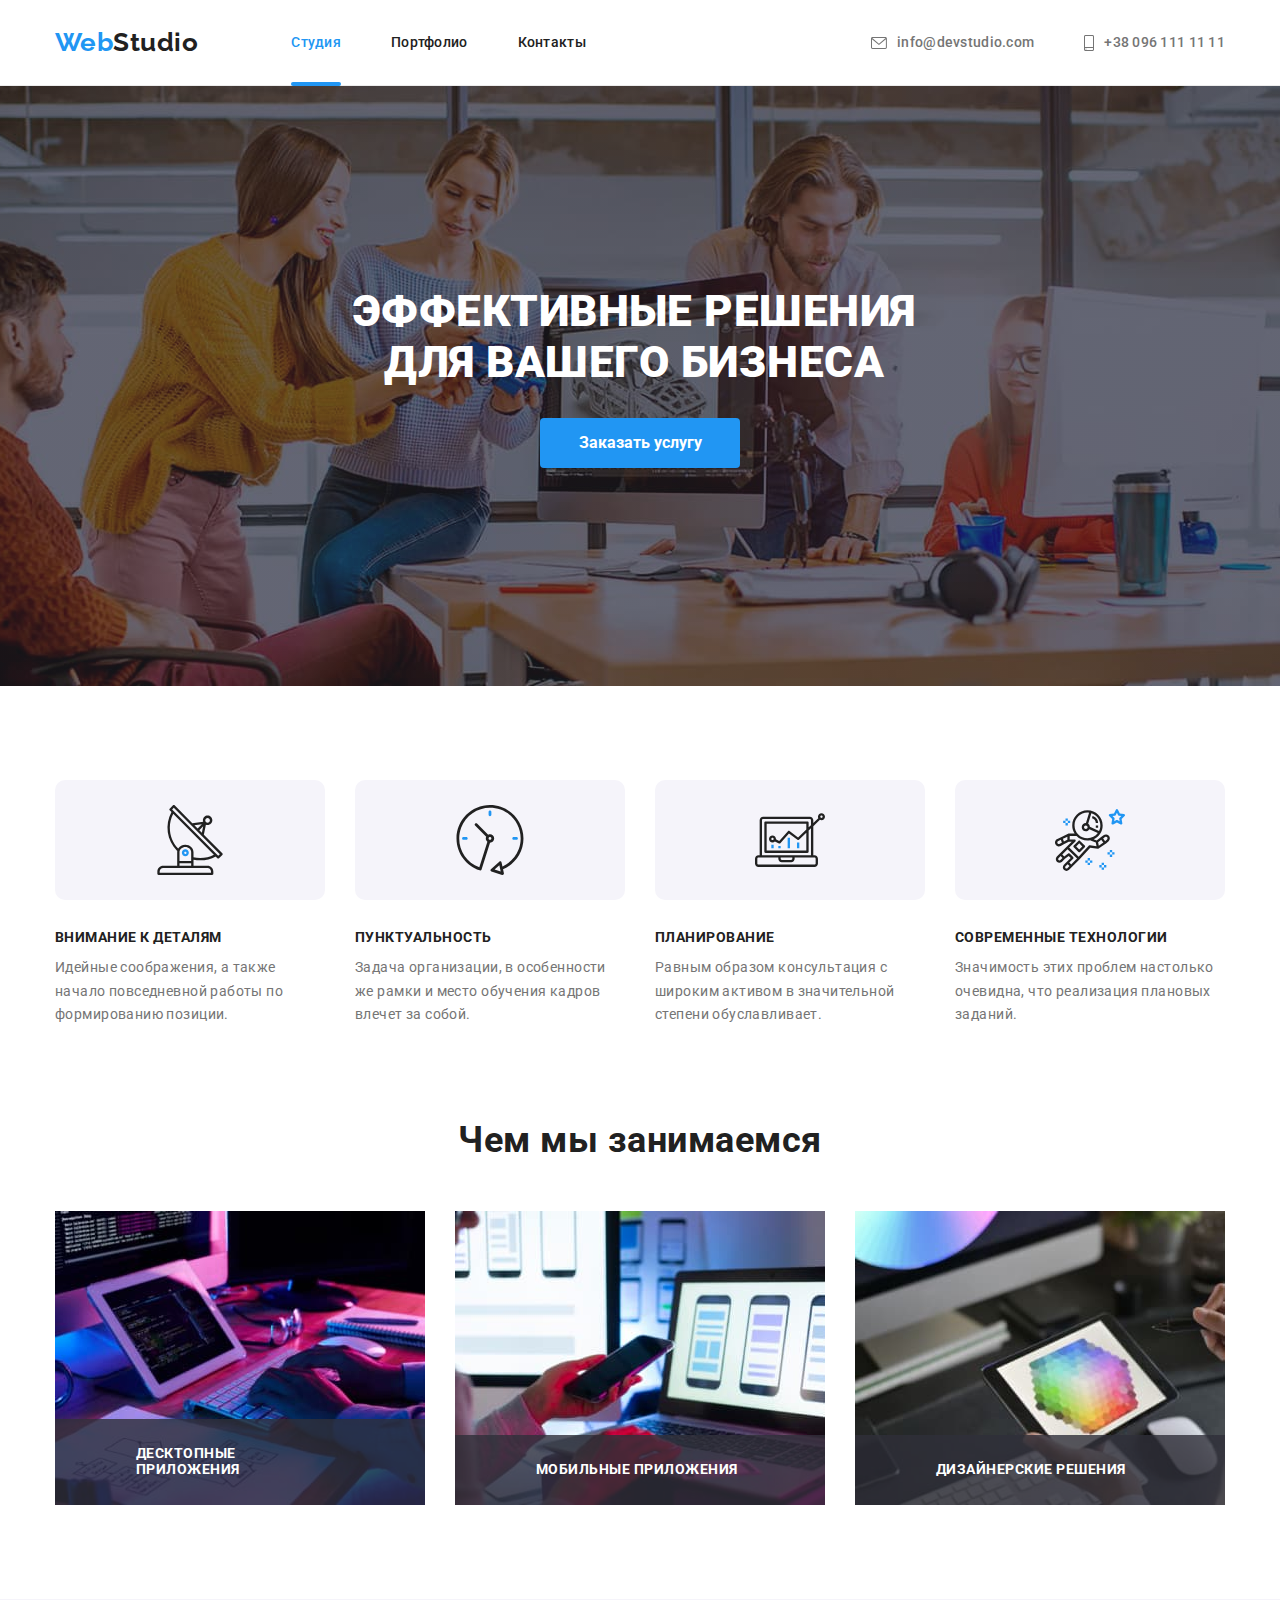
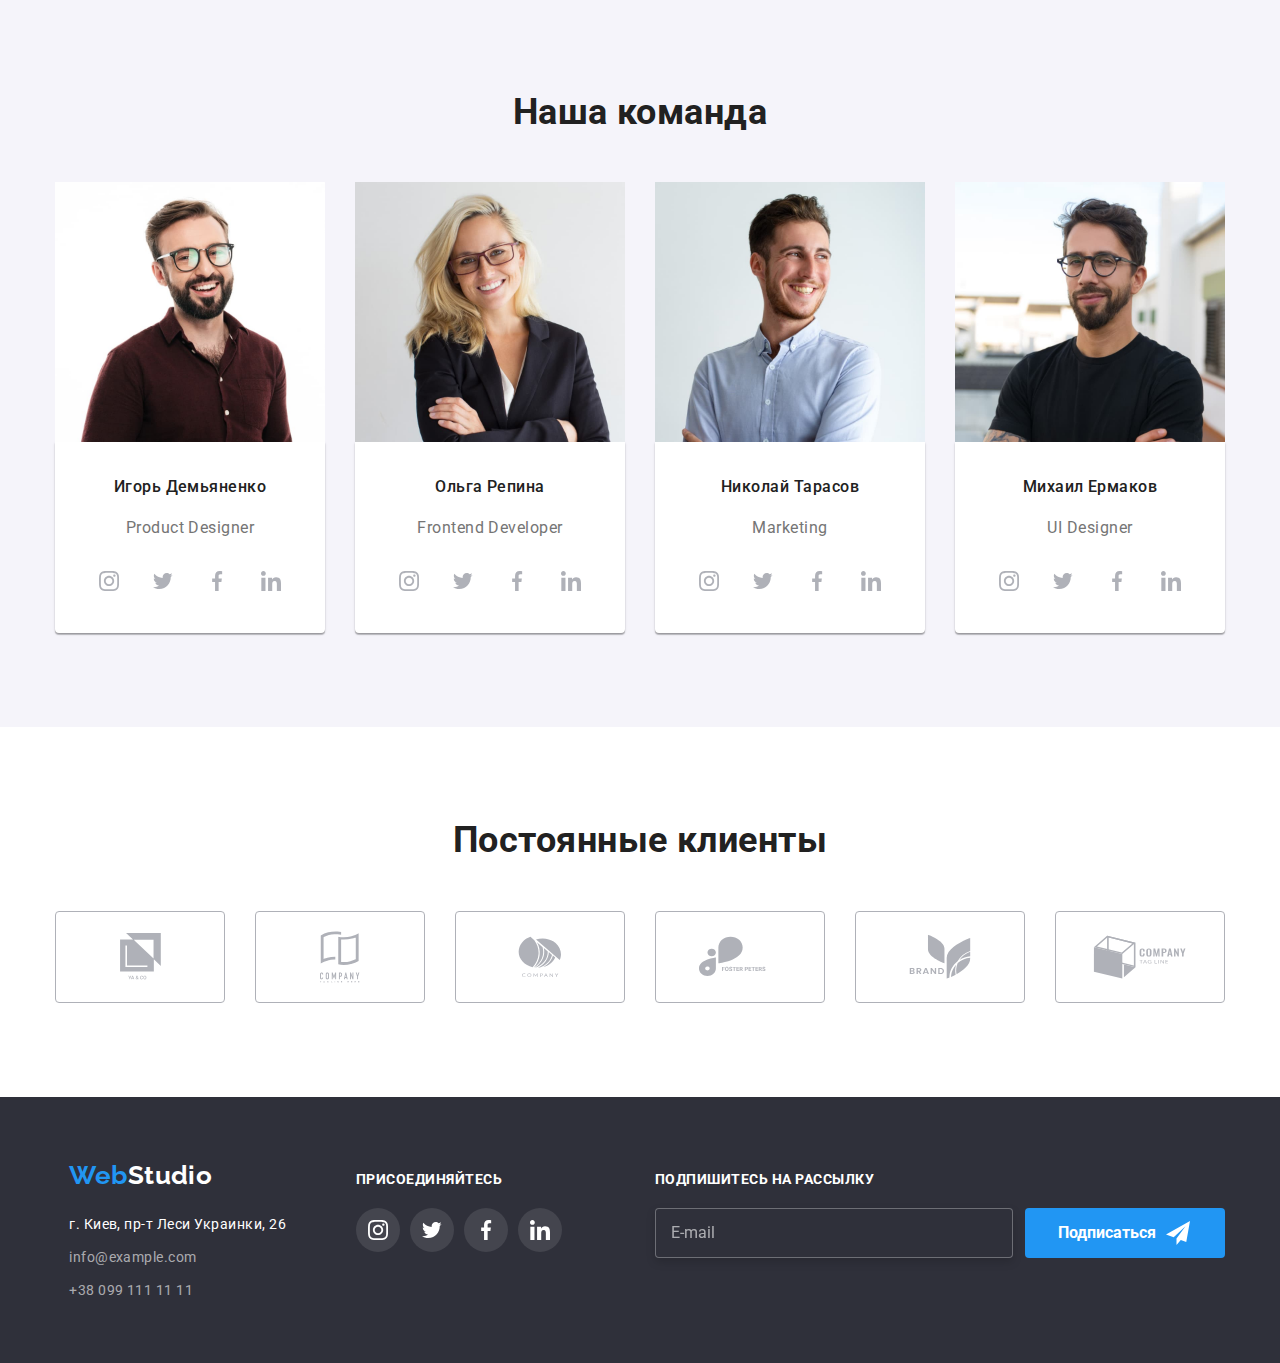
==== commit 8dbb72a7: "form" ====
--- a/index.html
+++ b/index.html
@@ -418,32 +418,27 @@
         </button>
         <form class="form-modal">
           <p class="modal-text">Оставьте свои данные, мы вам перезвоним</p>
-          <div class="form-box">
           <label class="label-modal">
     <span class="label-span"> Имя</span>
-    <svg class="icon-label" width="18" height="18">
+    <input type="text" name="user-name" class="input-modal" />
+      <svg class="icon-label" width="18" height="18">
          <use href="./images/icons.svg#icon-person-black-18dp-1"></use> 
         </svg>
-    <input type="text" name="user-name" class="input-modal" />
-   </div>
   </label>
-  <div class="form-box">
    <label class="label-modal">
      <span class="label-span">Телефон</span>
-     <svg class="icon-label" width="18" height="18">
+     
+    <input type="tel" name="user-telephone" class="input-modal" />
+ <svg class="icon-label" width="18" height="18">
          <use href="./images/icons.svg#icon-phone-black-18dp-1"></use> 
         </svg>
-    <input type="tel" name="user-telephone" class="input-modal" />
-  </div>
-  </label>
- <div class="form-box">
+        </label>
   <label class="label-modal">
     <span class="label-span">Почта</span>
-    <svg class="icon-label" width="18" height="18">
+    <input type="email" name="user-email" class="input-modal" />
+  <svg class="icon-label" width="18" height="18">
          <use href="./images/icons.svg#icon-email-black-18dp-1"></use> 
         </svg>
-    <input type="email" name="user-email" class="input-modal" />
-  </div>
   </label>
   <label class="label-modal">
      <span class="label-span">Комментарий</span>
@@ -454,9 +449,7 @@
       <span class="span-icon"></span>
     Соглашаюсь с рассылкой и принимаю <a href="" class="conditions-link"> Условия договора</a>
   </label>
-  <div class="hero-box-button">
   <button type="submit" class="button-hero">Отправить</button>
-  </div>
       </form>
       </div>
     </div>
--- a/css/styles.css
+++ b/css/styles.css
@@ -17,7 +17,7 @@
   --cubic-bezier: cubic-bezier(0.4, 0, 0.2, 1);
   --back-img-text: rgba(47, 48, 58, 0.8);
   --back-overlay: rgba(33, 150, 243, 0.9);
-  --color-close-button: rgba(0, 0, 0, 0,1);
+  --color-close-button:rgba(0, 0, 0, 0.1);
   --color-border-input: rgba(255, 255, 255, 0.3);
   --drop-shadow-input: drop-shadow(0px 4px 4px rgba(0, 0, 0, 0.15));
   --border-modal-input: rgba(33, 33, 33, 0.2);
@@ -310,10 +310,8 @@
 position: absolute;
 right: 0%;
 bottom: 0%;
+display: block;
 width: 100%;
-display: flex;
-justify-content: center;
-align-items: center;
 padding: 27px 82px 27px 81px;
 font-weight: bold;
 font-size: 14px;
@@ -350,6 +348,9 @@
 .social-list {
   display: flex;
   justify-content: center;
+}
+.social-list li:not(:last-child) {
+    margin-right: 10px;
 }
 
 .social-link {
@@ -432,6 +433,7 @@
 .footer-container {
   display: flex;
   align-items: baseline;
+  justify-content: flex-end;
 }
 
 
@@ -606,6 +608,7 @@
 width: 358px;
 height: 50px;
 margin-right: 12px;
+color: var(--address-color);
 background-color: var(--black-color);
 border: 1px solid var(--color-border-input);
 filter: var(--drop-shadow-input);
@@ -613,7 +616,6 @@
 padding: 15px;
 }
 .input-email::placeholder {
-  
 font-size: 16px;
 line-height: 1.25;
 color: var(--address-color);
@@ -709,10 +711,14 @@
 .form-modal {
   display: block;
   padding: 40px 39px 40px 41px;
+  text-align: center;
 
 }
 .label-modal {
+position: relative;
+display: block;
 width: 100%;
+margin-bottom: 10px;
 font-size: 12px;
 line-height: 1.16;
 letter-spacing: 0.01em;
@@ -721,7 +727,7 @@
 }
 
 .label-span {
-  display: inline-block;
+  display: flex;
   margin-bottom: 4px;
 }
 .input-modal {
@@ -753,7 +759,6 @@
 transition: border var(--duration) var(--cubic-bezier);
 }
 .form-box {
-  position: relative;
   margin-bottom: 10px;
 }
 
@@ -793,6 +798,7 @@
 .checkbox:focus +.span-icon,
 .checkbox:hover +.span-icon {
   border: 2px solid var(--accent-color);
+  cursor: pointer;
 }
 .checkbox:checked +.span-icon {
   background-color: var(--accent-color);
